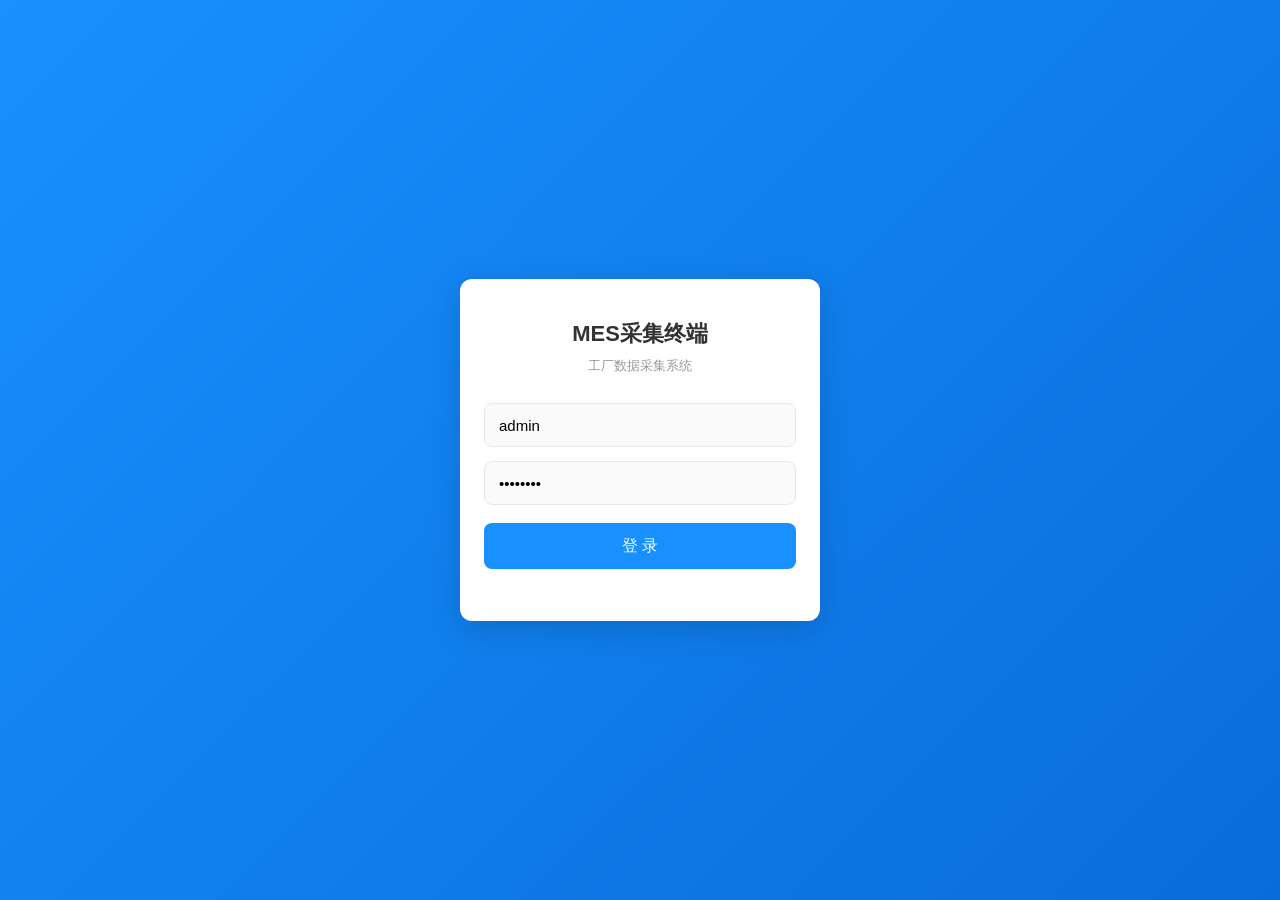
==== frontend/index.html @ 8d45827f "feat: MES工厂管家 v1.0 - 完整制造执行系统 - 后端: Flask + SQLite + 22个Blueprint模块 - 前端: 管理后台(PC) + 采集终端(移动端) + 生产看" ====
<!DOCTYPE html>
<html lang="zh-CN">
<head>
<meta charset="UTF-8">
<meta name="viewport" content="width=device-width, initial-scale=1.0, user-scalable=no">
<title>MES采集终端</title>
<style>
*{margin:0;padding:0;box-sizing:border-box}
body{font-family:"Microsoft YaHei",sans-serif;font-size:14px;color:#333;background:#f5f5f5;min-height:100vh}

/* Login */
.login-bg{display:flex;align-items:center;justify-content:center;min-height:100vh;background:linear-gradient(135deg,#1890ff,#096dd9);padding:20px}
.login-box{width:100%;max-width:360px;background:#fff;border-radius:12px;padding:40px 24px;box-shadow:0 8px 32px rgba(0,0,0,0.15)}
.login-box h2{text-align:center;margin-bottom:8px;color:#333;font-size:22px}
.login-box .sub{text-align:center;color:#999;margin-bottom:28px;font-size:13px}
.login-box input{width:100%;height:44px;border:1px solid #e8e8e8;border-radius:8px;padding:0 14px;margin-bottom:14px;font-size:15px;background:#fafafa}
.login-box input:focus{border-color:#1890ff;outline:none;background:#fff}
.login-box button{width:100%;height:46px;background:#1890ff;color:#fff;border:none;border-radius:8px;font-size:16px;cursor:pointer;margin-top:4px}
.login-box button:hover{background:#40a9ff}
.login-box button:active{background:#096dd9}
.login-err{color:#f5222d;text-align:center;margin-top:12px;font-size:13px}

/* App */
.app{display:none;flex-direction:column;min-height:100vh}
.header{height:52px;background:#1890ff;color:#fff;display:flex;align-items:center;justify-content:space-between;padding:0 16px;position:sticky;top:0;z-index:10}
.header .left{display:flex;align-items:center;gap:10px}
.header .logo{font-size:17px;font-weight:bold}
.header .user{display:flex;align-items:center;gap:8px;font-size:13px}
.header .avatar{width:30px;height:30px;border-radius:50%;background:rgba(255,255,255,0.2);text-align:center;line-height:30px}
.header .logout{background:rgba(255,255,255,0.15);border:none;color:#fff;padding:4px 12px;border-radius:4px;font-size:12px;cursor:pointer}

/* Nav tabs */
.nav-tabs{display:flex;background:#fff;border-bottom:1px solid #e8e8e8;overflow-x:auto;position:sticky;top:52px;z-index:9}
.nav-tab{flex:1;min-width:80px;padding:12px 8px;text-align:center;font-size:13px;color:#666;cursor:pointer;border-bottom:2px solid transparent;white-space:nowrap}
.nav-tab.active{color:#1890ff;border-bottom-color:#1890ff;font-weight:bold}
.nav-tab .icon{font-size:20px;display:block;margin-bottom:4px}

/* Content */
.content{flex:1;padding:12px}

/* Cards */
.card{background:#fff;border-radius:8px;padding:16px;margin-bottom:12px;box-shadow:0 1px 4px rgba(0,0,0,0.06)}
.card-title{font-size:15px;font-weight:bold;margin-bottom:12px;color:#333;display:flex;justify-content:space-between;align-items:center}
.card-title .badge{background:#1890ff;color:#fff;font-size:11px;padding:2px 8px;border-radius:10px}

/* Task cards */
.task-card{border-left:3px solid #1890ff}
.task-card .task-header{display:flex;justify-content:space-between;align-items:center;margin-bottom:8px}
.task-card .task-no{font-weight:bold;color:#1890ff}
.task-card .task-status{font-size:12px;padding:2px 8px;border-radius:4px}
.task-card .task-info{font-size:13px;color:#666;line-height:1.8}
.task-card .task-actions{margin-top:12px;display:flex;gap:8px}

/* Buttons */
.btn{display:inline-flex;align-items:center;justify-content:center;height:36px;padding:0 16px;border-radius:6px;font-size:14px;cursor:pointer;border:none;transition:all 0.2s}
.btn:active{transform:scale(0.97)}
.btn-blue{background:#1890ff;color:#fff}
.btn-green{background:#52c41a;color:#fff}
.btn-orange{background:#fa8c16;color:#fff}
.btn-red{background:#f5222d;color:#fff}
.btn-gray{background:#f5f5f5;color:#666;border:1px solid #e8e8e8}
.btn-block{width:100%;display:flex}
.btn-lg{height:44px;font-size:15px}
.btn-sm{height:30px;padding:0 12px;font-size:12px}

/* Form */
.form-group{margin-bottom:14px}
.form-label{display:block;margin-bottom:6px;font-size:13px;color:#555}
.form-input{width:100%;height:40px;border:1px solid #e8e8e8;border-radius:6px;padding:0 12px;font-size:14px;background:#fafafa}
.form-input:focus{border-color:#1890ff;outline:none;background:#fff}
.form-select{width:100%;height:40px;border:1px solid #e8e8e8;border-radius:6px;padding:0 12px;font-size:14px;background:#fafafa;appearance:none}
.form-textarea{width:100%;height:80px;border:1px solid #e8e8e8;border-radius:6px;padding:10px 12px;font-size:14px;background:#fafafa;resize:vertical}

/* Tags */
.tag{display:inline-block;padding:3px 8px;border-radius:4px;font-size:12px}
.tag-wait{background:#e6f7ff;color:#1890ff}
.tag-run{background:#fff7e6;color:#fa8c16}
.tag-done{background:#f6ffed;color:#52c41a}
.tag-err{background:#fff2f0;color:#f5222d}

/* Quick actions grid */
.quick-grid{display:grid;grid-template-columns:repeat(2,1fr);gap:10px}
.quick-item{background:#fff;border-radius:8px;padding:20px 12px;text-align:center;cursor:pointer;box-shadow:0 1px 4px rgba(0,0,0,0.06);transition:all 0.2s}
.quick-item:active{transform:scale(0.96);box-shadow:0 2px 8px rgba(0,0,0,0.12)}
.quick-item .qi-icon{font-size:28px;margin-bottom:8px}
.quick-item .qi-text{font-size:13px;color:#333}

/* Modal */
.modal-mask{position:fixed;top:0;left:0;right:0;bottom:0;background:rgba(0,0,0,0.45);z-index:100;display:none;align-items:flex-end;justify-content:center}
.modal-mask.show{display:flex}
.modal{background:#fff;border-radius:12px 12px 0 0;width:100%;max-width:500px;max-height:85vh;display:flex;flex-direction:column;animation:slideUp 0.2s ease}
@keyframes slideUp{from{transform:translateY(100%)}to{transform:translateY(0)}}
.modal-hd{padding:16px;border-bottom:1px solid #e8e8e8;display:flex;justify-content:space-between;align-items:center}
.modal-hd h3{font-size:16px}
.modal-hd .close{background:none;border:none;font-size:24px;cursor:pointer;color:#999;padding:0 4px}
.modal-bd{padding:16px;overflow-y:auto;flex:1}
.modal-ft{padding:12px 16px;border-top:1px solid #e8e8e8;display:flex;gap:10px}
.modal-ft .btn{flex:1}

/* Result page */
.result-page{display:none;position:fixed;top:0;left:0;right:0;bottom:0;background:#fff;z-index:200;flex-direction:column;align-items:center;justify-content:center}
.result-page.show{display:flex}
.result-icon{font-size:64px;margin-bottom:16px}
.result-text{font-size:18px;font-weight:bold;margin-bottom:8px}
.result-desc{color:#999;font-size:14px;margin-bottom:24px}
.result-btn{width:200px;height:44px;background:#1890ff;color:#fff;border:none;border-radius:8px;font-size:15px;cursor:pointer}

/* Empty */
.empty{text-align:center;padding:40px 20px;color:#999}
.empty .icon{font-size:48px;margin-bottom:12px}

/* Stats bar */
.stats-bar{display:flex;background:#fff;border-radius:8px;padding:12px;margin-bottom:12px;box-shadow:0 1px 4px rgba(0,0,0,0.06)}
.stats-item{flex:1;text-align:center;border-right:1px solid #e8e8e8}
.stats-item:last-child{border-right:none}
.stats-item .num{font-size:20px;font-weight:bold;color:#1890ff}
.stats-item .label{font-size:11px;color:#999;margin-top:4px}

/* Number pad */
.numpad{display:grid;grid-template-columns:repeat(3,1fr);gap:8px;margin-top:12px}
.numpad button{height:48px;border:1px solid #e8e8e8;background:#fff;border-radius:8px;font-size:18px;cursor:pointer}
.numpad button:active{background:#f0f0f0}
.numpad .confirm{background:#1890ff;color:#fff;border-color:#1890ff}

/* Toast */
.toast{position:fixed;top:50%;left:50%;transform:translate(-50%,-50%);background:rgba(0,0,0,0.7);color:#fff;padding:12px 24px;border-radius:8px;font-size:14px;z-index:999;display:none}
.toast.show{display:block;animation:fadeIn 0.2s ease}
@keyframes fadeIn{from{opacity:0}to{opacity:1}}

/* Scan input */
.scan-area{background:#fff;border-radius:8px;padding:16px;margin-bottom:12px;box-shadow:0 1px 4px rgba(0,0,0,0.06)}
.scan-input{width:100%;height:48px;border:2px dashed #1890ff;border-radius:8px;padding:0 16px;font-size:16px;text-align:center;background:#f0f8ff}
.scan-input:focus{border-style:solid;outline:none}
.scan-hint{color:#999;font-size:12px;text-align:center;margin-top:8px}
</style>
</head>
<body>

<!-- Login -->
<div id="loginPage" class="login-bg">
<div class="login-box">
<h2>MES采集终端</h2>
<div class="sub">工厂数据采集系统</div>
<input id="lu" type="text" placeholder="工号/用户名" value="admin">
<input id="lp" type="password" placeholder="密码" value="admin123">
<button id="loginBtn">登 录</button>
<div id="lerr" class="login-err"></div>
</div>
</div>

<!-- App -->
<div id="appPage" class="app">
<div class="header">
<div class="left">
<span class="logo">MES采集</span>
</div>
<div class="user">
<div class="avatar" id="uav">A</div>
<span id="uname">-</span>
<button class="logout" id="logoutBtn">退出</button>
</div>
</div>
<div class="nav-tabs" id="navTabs">
<div class="nav-tab active" data-tab="home"><span class="icon">&#9750;</span>首页</div>
<div class="nav-tab" data-tab="scan"><span class="icon">&#128247;</span>扫码</div>
<div class="nav-tab" data-tab="task"><span class="icon">&#9776;</span>任务</div>
<div class="nav-tab" data-tab="report"><span class="icon">&#9998;</span>报工</div>
<div class="nav-tab" data-tab="quality"><span class="icon">&#10003;</span>质检</div>
<div class="nav-tab" data-tab="material"><span class="icon">&#9783;</span>物料</div>
</div>
<div class="content" id="pageContent"></div>
</div>

<!-- Modal -->
<div id="modal" class="modal-mask">
<div class="modal">
<div class="modal-hd"><h3 id="mTitle">标题</h3><button class="close" id="modalCloseBtn">&times;</button></div>
<div class="modal-bd" id="mBody"></div>
<div class="modal-ft" id="mFoot">
<button class="btn btn-gray" id="modalCancelBtn">取消</button>
<button class="btn btn-blue" id="mSave">确定</button>
</div>
</div>
</div>

<!-- Result -->
<div id="resultPage" class="result-page">
<div class="result-icon" id="resultIcon">&#10003;</div>
<div class="result-text" id="resultText">操作成功</div>
<div class="result-desc" id="resultDesc">数据已保存</div>
<button class="result-btn" id="resultBtn">返回</button>
</div>

<!-- Toast -->
<div id="toast" class="toast"></div>

<script>
var curUser = null;
var curTab = 'home';
var modalHandler = null;

// API
function api(url, opts) {
  opts = opts || {};
  var o = {headers:{'Content-Type':'application/json'}};
  if(opts.method) o.method = opts.method;
  if(opts.body) o.body = JSON.stringify(opts.body);
  return fetch(url, o).then(function(r){return r.json()}).then(function(d){
    if(d.code === 401) { doLogout(); return null; }
    return d;
  }).catch(function(e){ console.error(e); return null; });
}

function showToast(msg) {
  var t = document.getElementById('toast');
  t.textContent = msg;
  t.classList.add('show');
  setTimeout(function(){ t.classList.remove('show'); }, 2000);
}

function showResult(icon, text, desc, callback) {
  document.getElementById('resultIcon').innerHTML = icon;
  document.getElementById('resultIcon').style.color = icon === '&#10003;' ? '#52c41a' : '#f5222d';
  document.getElementById('resultText').textContent = text;
  document.getElementById('resultDesc').textContent = desc;
  document.getElementById('resultPage').classList.add('show');
  document.getElementById('resultBtn').onclick = function() {
    document.getElementById('resultPage').classList.remove('show');
    if(callback) callback();
  };
}

// Init
document.addEventListener('DOMContentLoaded', function() {
  document.getElementById('loginBtn').onclick = doLogin;
  document.getElementById('lu').onkeydown = function(e) { if(e.key === 'Enter') document.getElementById('lp').focus(); };
  document.getElementById('lp').onkeydown = function(e) { if(e.key === 'Enter') doLogin(); };
  document.getElementById('logoutBtn').onclick = doLogout;
  document.getElementById('modalCloseBtn').onclick = closeModal;
  document.getElementById('modalCancelBtn').onclick = closeModal;
  document.getElementById('modal').onclick = function(e) { if(e.target === this) closeModal(); };

  // Nav tabs
  var tabs = document.querySelectorAll('.nav-tab');
  for(var i = 0; i < tabs.length; i++) {
    tabs[i].onclick = function() {
      var tab = this.getAttribute('data-tab');
      switchTab(tab);
    };
  }
});

function doLogin() {
  var u = document.getElementById('lu').value;
  var p = document.getElementById('lp').value;
  if(!u || !p) { document.getElementById('lerr').textContent = '请输入工号和密码'; return; }
  document.getElementById('lerr').textContent = '登录中...';
  api('/api/login', {method:'POST', body:{username:u, password:p}}).then(function(r) {
    if(!r) { document.getElementById('lerr').textContent = '网络错误'; return; }
    if(r.code !== 0) { document.getElementById('lerr').textContent = r.message; return; }
    curUser = r.data;
    document.getElementById('loginPage').style.display = 'none';
    document.getElementById('appPage').style.display = 'flex';
    document.getElementById('uname').textContent = curUser.real_name || curUser.username;
    document.getElementById('uav').textContent = (curUser.real_name || curUser.username).charAt(0);
    switchTab('home');
  });
}

function doLogout() {
  api('/api/logout', {method:'POST'});
  curUser = null;
  document.getElementById('loginPage').style.display = '';
  document.getElementById('appPage').style.display = 'none';
}

function switchTab(tab) {
  curTab = tab;
  var tabs = document.querySelectorAll('.nav-tab');
  for(var i = 0; i < tabs.length; i++) {
    tabs[i].classList.toggle('active', tabs[i].getAttribute('data-tab') === tab);
  }
  renderTab(tab);
}

function renderTab(tab) {
  var el = document.getElementById('pageContent');
  switch(tab) {
    case 'home': renderHome(el); break;
    case 'scan': renderScan(el); break;
    case 'task': renderTask(el); break;
    case 'report': renderReport(el); break;
    case 'quality': renderQuality(el); break;
    case 'material': renderMaterial(el); break;
    default: el.innerHTML = '<div class="empty"><div class="icon">&#128194;</div>功能开发中</div>';
  }
}

// Home
function renderHome(el) {
  el.innerHTML = '<div class="stats-bar">'
    + '<div class="stats-item"><div class="num" id="st1">-</div><div class="label">待完成任务</div></div>'
    + '<div class="stats-item"><div class="num" id="st2">-</div><div class="label">今日报工</div></div>'
    + '<div class="stats-item"><div class="num" id="st3">-</div><div class="label">待检验</div></div>'
    + '</div>'
    + '<div class="card"><div class="card-title">快捷操作</div>'
    + '<div class="quick-grid">'
    + '<div class="quick-item" onclick="switchTab(\'scan\')"><div class="qi-icon">&#128247;</div><div class="qi-text">扫码报工</div></div>'
    + '<div class="quick-item" onclick="switchTab(\'report\')"><div class="qi-icon">&#9998;</div><div class="qi-text">生产报工</div></div>'
    + '<div class="quick-item" onclick="switchTab(\'quality\')"><div class="qi-icon">&#10003;</div><div class="qi-text">质量检验</div></div>'
    + '<div class="quick-item" onclick="switchTab(\'task\')"><div class="qi-icon">&#9776;</div><div class="qi-text">我的任务</div></div>'
    + '</div></div>'
    + '<div class="card"><div class="card-title">今日动态</div>'
    + '<div id="todayList" style="font-size:13px;color:#666;line-height:2">加载中...</div></div>';

  api('/api/prod/task/list?size=100').then(function(r) {
    if(r && r.data) {
      var list = Array.isArray(r.data) ? r.data : (r.data.list || []);
      var pending = list.filter(function(t){return t.status < 3;}).length;
      document.getElementById('st1').textContent = pending;
    }
  });
  api('/api/prod/report/list?size=100').then(function(r) {
    if(r && r.data) {
      var list = Array.isArray(r.data) ? r.data : (r.data.list || []);
      document.getElementById('st2').textContent = list.length;
    }
  });
  api('/api/qm/incoming/list?size=100').then(function(r) {
    if(r && r.data) {
      var list = Array.isArray(r.data) ? r.data : (r.data.list || []);
      var pending = list.filter(function(t){return t.status === 0;}).length;
      document.getElementById('st3').textContent = pending;
    }
  });

  document.getElementById('todayList').innerHTML = '<div>&#8226; 系统已就绪</div><div>&#8226; 欢迎回来，' + (curUser ? curUser.real_name : '') + '</div>';
}

// Scan - 扫码功能
function renderScan(el) {
  el.innerHTML = '<div class="scan-area">'
    + '<input id="scanInput" class="scan-input" type="text" placeholder="扫描条码或输入编号..." autofocus>'
    + '<div class="scan-hint">支持工单号、任务号、产品条码</div>'
    + '</div>'
    + '<div id="scanResult"></div>';

  var scanInput = document.getElementById('scanInput');
  scanInput.addEventListener('keypress', function(e) {
    if (e.key === 'Enter') {
      var code = this.value.trim();
      if (code) {
        handleBarcodeScan(code);
        this.value = '';
      }
    }
  });
  scanInput.focus();
}

function handleBarcodeScan(code) {
  var el = document.getElementById('scanResult');

  if(code.startsWith('WO') || code.startsWith('wo')) {
    // 工单条码
    api('/api/prod/workorder/list?keyword=' + encodeURIComponent(code)).then(function(r) {
      if(r && r.data) {
        var list = r.data.list || r.data;
        if(list.length) {
          var wo = list[0];
          el.innerHTML = '<div class="card">'
            + '<div class="card-title">工单: ' + wo.order_no + '</div>'
            + '<div class="task-info">产品: ' + (wo.product_name||wo.product_id) + '<br>'
            + '计划: ' + wo.planned_qty + ' | 完成: ' + wo.completed_qty + '<br>'
            + '状态: ' + (wo.status === 3 ? '已完成' : wo.status ? '进行中' : '待开始') + '</div>'
            + '<div class="task-actions">'
            + '<button class="btn btn-green" onclick="quickReportByWO(' + wo.id + ',' + wo.product_id + ')">快速报工</button>'
            + '</div></div>';
        } else {
          el.innerHTML = '<div class="card"><div class="empty">未找到工单: ' + code + '</div></div>';
        }
      }
    });
  } else if(code.startsWith('TK') || code.startsWith('tk')) {
    // 任务条码
    api('/api/prod/task/list?keyword=' + encodeURIComponent(code)).then(function(r) {
      if(r && r.data) {
        var list = r.data.list || r.data;
        if(list.length) {
          var t = list[0];
          el.innerHTML = '<div class="card">'
            + '<div class="card-title">任务: ' + t.task_no + '</div>'
            + '<div class="task-info">工序: ' + (t.process_name||t.process_id) + '<br>'
            + '进度: ' + t.completed_qty + '/' + t.planned_qty + '</div>'
            + '<div class="task-actions">'
            + '<button class="btn btn-green" onclick="reportTask(' + t.id + ',' + t.workorder_id + ',' + t.process_id + ')">报工</button>'
            + '</div></div>';
        } else {
          el.innerHTML = '<div class="card"><div class="empty">未找到任务: ' + code + '</div></div>';
        }
      }
    });
  } else {
    el.innerHTML = '<div class="card"><div class="empty">未知条码格式: ' + code + '</div></div>';
  }
}

function quickReportByWO(workorderId, productId) {
  api('/api/prod/task/list?size=100').then(function(r) {
    if(r && r.data) {
      var list = r.data.list || r.data;
      var tasks = list.filter(function(t) { return t.workorder_id == workorderId && t.status < 3; });
      if(tasks.length) {
        reportTask(tasks[0].id, tasks[0].workorder_id, tasks[0].process_id);
      } else {
        showToast('该工单没有可报工的任务');
      }
    }
  });
}

// Task
function renderTask(el) {
  el.innerHTML = '<div class="card"><div class="card-title">我的任务 <span class="badge" id="taskCount">0</span></div></div>'
    + '<div id="taskList"><div class="empty"><div class="icon">&#128194;</div>加载中...</div></div>';
  taskLoad();
}

function taskLoad() {
  api('/api/prod/task/list?size=50').then(function(r) {
    if(!r) return;
    var list = Array.isArray(r.data) ? r.data : (r.data && r.data.list ? r.data.list : []);
    var el = document.getElementById('taskList');
    document.getElementById('taskCount').textContent = list.length;

    if(!list.length) {
      el.innerHTML = '<div class="empty"><div class="icon">&#128194;</div>暂无任务</div>';
      return;
    }

    var h = '';
    list.forEach(function(t) {
      var statusCls = t.status === 3 ? 'tag-done' : (t.status ? 'tag-run' : 'tag-wait');
      var statusTxt = t.status === 3 ? '已完成' : (t.status ? '进行中' : '待开始');
      var progress = t.planned_qty > 0 ? Math.round(t.completed_qty / t.planned_qty * 100) : 0;

      h += '<div class="card task-card">'
        + '<div class="task-header"><span class="task-no">' + t.task_no + '</span>'
        + '<span class="tag ' + statusCls + '">' + statusTxt + '</span></div>'
        + '<div class="task-info">'
        + '工单：' + (t.workorder_no || t.workorder_id) + '<br>'
        + '工序：' + (t.process_name || t.process_id) + '<br>'
        + '进度：' + t.completed_qty + ' / ' + t.planned_qty + ' (' + progress + '%)'
        + '</div>';

      if(t.status < 3) {
        h += '<div class="task-actions">'
          + '<button class="btn btn-blue btn-sm" onclick="startTask(' + t.id + ')">开始</button>'
          + '<button class="btn btn-green btn-sm" onclick="reportTask(' + t.id + ',' + t.workorder_id + ',' + t.process_id + ')">报工</button>'
          + '</div>';
      }
      h += '</div>';
    });
    el.innerHTML = h;
  });
}

function startTask(id) {
  api('/api/prod/task/update', {method:'POST', body:{id:id, status:1}}).then(function(r) {
    if(r && r.code === 0) { showToast('任务已开始'); taskLoad(); }
    else alert(r ? r.message : '操作失败');
  });
}

function reportTask(taskId, workorderId, processId) {
  document.getElementById('mTitle').textContent = '生产报工';
  document.getElementById('mBody').innerHTML =
    '<div class="form-group"><label class="form-label">合格数量<span style="color:red">*</span></label>'
    + '<input id="f_qty" class="form-input" type="number" placeholder="输入合格数量"></div>'
    + '<div class="form-group"><label class="form-label">不良数量</label>'
    + '<input id="f_defect" class="form-input" type="number" placeholder="输入不良数量" value="0"></div>'
    + '<div class="form-group"><label class="form-label">备注</label>'
    + '<textarea id="f_remark" class="form-textarea" placeholder="可选"></textarea></div>';

  modalHandler = function() {
    var qty = document.getElementById('f_qty').value;
    var defect = document.getElementById('f_defect').value || 0;
    var remark = document.getElementById('f_remark').value;
    if(!qty || qty <= 0) { alert('请输入合格数量'); return; }

    api('/api/prod/report/add', {method:'POST', body:{
      task_id: taskId,
      workorder_id: workorderId,
      process_id: processId,
      qualified_qty: Number(qty),
      defect_qty: Number(defect),
      remark: remark
    }}).then(function(r) {
      if(r && r.code === 0) {
        closeModal();
        showResult('&#10003;', '报工成功', '合格:' + qty + ' 不良:' + defect, function(){ taskLoad(); });
      } else {
        alert(r ? r.message : '报工失败');
      }
    });
  };
  document.getElementById('modal').classList.add('show');
}

// Report
function renderReport(el) {
  el.innerHTML = '<div class="card"><div class="card-title">可报工任务</div>'
    + '<div id="reportTaskList"><div class="empty">加载中...</div></div></div>'
    + '<div class="card"><div class="card-title">最近报工记录</div>'
    + '<div id="reportList"><div class="empty">加载中...</div></div></div>';

  reportTaskLoad();
  reportLoad();
}

function reportTaskLoad() {
  api('/api/prod/task/list?size=50').then(function(r) {
    if(!r) return;
    var list = Array.isArray(r.data) ? r.data : (r.data && r.data.list ? r.data.list : []);
    var el = document.getElementById('reportTaskList');
    var canReport = list.filter(function(t){ return t.status < 3; });
    if(!canReport.length) { el.innerHTML = '<div class="empty">暂无可报工任务</div>'; return; }
    var h = '';
    canReport.forEach(function(t) {
      var progress = t.planned_qty > 0 ? Math.round(t.completed_qty / t.planned_qty * 100) : 0;
      h += '<div style="padding:12px 0;border-bottom:1px solid #f0f0f0">'
        + '<div style="display:flex;justify-content:space-between;align-items:center">'
        + '<div><span style="color:#1890ff;font-weight:bold">' + t.task_no + '</span>'
        + '<div style="font-size:12px;color:#666;margin-top:4px">工单:' + (t.workorder_no||'-') + ' 工序:' + (t.process_name||'-') + '</div>'
        + '<div style="font-size:12px;color:#999;margin-top:2px">进度:' + t.completed_qty + '/' + t.planned_qty + ' (' + progress + '%)</div></div>'
        + '<button class="btn btn-green btn-sm" onclick="reportTask(' + t.id + ',' + t.workorder_id + ',' + t.process_id + ')">报工</button>'
        + '</div></div>';
    });
    el.innerHTML = h;
  });
}

function reportLoad() {
  api('/api/prod/report/list?size=10').then(function(r) {
    if(!r) return;
    var list = Array.isArray(r.data) ? r.data : (r.data && r.data.list ? r.data.list : []);
    var el = document.getElementById('reportList');
    if(!list.length) { el.innerHTML = '<div class="empty">暂无记录</div>'; return; }
    var h = '';
    list.forEach(function(r2) {
      h += '<div style="padding:10px 0;border-bottom:1px solid #f0f0f0;font-size:13px">'
        + '<div style="display:flex;justify-content:space-between">'
        + '<span style="color:#1890ff">' + r2.report_no + '</span>'
        + '<span style="color:#999">' + (r2.report_time || '') + '</span></div>'
        + '<div style="color:#666;margin-top:4px">合格:' + r2.qualified_qty + ' 不良:' + r2.defect_qty + '</div>'
        + '</div>';
    });
    el.innerHTML = h;
  });
}

// Quality
function renderQuality(el) {
  el.innerHTML = '<div class="card"><div class="card-title">来料检验</div>'
    + '<div class="form-group"><label class="form-label">供应商<span style="color:red">*</span></label>'
    + '<input id="q_supplier" class="form-input" type="text" placeholder="供应商名称"></div>'
    + '<div class="form-group"><label class="form-label">检验结果</label>'
    + '<select id="q_result" class="form-select"><option value="合格">合格</option><option value="不合格">不合格</option></select></div>'
    + '<div class="form-group"><label class="form-label">备注</label>'
    + '<textarea id="q_remark" class="form-textarea" placeholder="可选"></textarea></div>'
    + '<button class="btn btn-green btn-block btn-lg" onclick="submitQuality()">提交检验</button>'
    + '</div>'
    + '<div class="card"><div class="card-title">待检验列表</div>'
    + '<div id="qualityList"><div class="empty">加载中...</div></div></div>';

  qualityLoad();
}

function qualityLoad() {
  api('/api/qm/incoming/list?size=10').then(function(r) {
    if(!r) return;
    var list = Array.isArray(r.data) ? r.data : (r.data && r.data.list ? r.data.list : []);
    var el = document.getElementById('qualityList');
    if(!list.length) { el.innerHTML = '<div class="empty">暂无待检</div>'; return; }
    var h = '';
    list.forEach(function(q) {
      var statusCls = q.status ? 'tag-done' : 'tag-wait';
      var statusTxt = q.status ? '已检' : '待检';
      h += '<div style="padding:10px 0;border-bottom:1px solid #f0f0f0;font-size:13px">'
        + '<div style="display:flex;justify-content:space-between">'
        + '<span>' + q.inspect_no + '</span>'
        + '<span class="tag ' + statusCls + '">' + statusTxt + '</span></div>'
        + '<div style="color:#666;margin-top:4px">供应商:' + (q.supplier||'-') + ' 结果:' + (q.result||'-') + '</div>'
        + '</div>';
    });
    el.innerHTML = h;
  });
}

function submitQuality() {
  var supplier = document.getElementById('q_supplier').value;
  var result = document.getElementById('q_result').value;
  var remark = document.getElementById('q_remark').value;

  if(!supplier) { alert('请输入供应商'); return; }

  api('/api/qm/incoming/add', {method:'POST', body:{
    supplier: supplier,
    result: result,
    remark: remark,
    status: 1
  }}).then(function(r) {
    if(r && r.code === 0) {
      showResult('&#10003;', '检验提交成功', result, function(){ renderQuality(document.getElementById('pageContent')); });
    } else {
      showResult('&#10007;', '提交失败', r ? r.message : '网络错误', null);
    }
  });
}

// Material
function renderMaterial(el) {
  el.innerHTML = '<div class="card"><div class="card-title">物料领用</div>'
    + '<div class="form-group"><label class="form-label">物料/工具ID<span style="color:red">*</span></label>'
    + '<input id="m_tid" class="form-input" type="number" placeholder="输入ID或扫描条码"></div>'
    + '<div class="form-group"><label class="form-label">领用数量<span style="color:red">*</span></label>'
    + '<input id="m_qty" class="form-input" type="number" placeholder="输入数量"></div>'
    + '<div class="form-group"><label class="form-label">备注</label>'
    + '<textarea id="m_remark" class="form-textarea" placeholder="可选"></textarea></div>'
    + '<button class="btn btn-orange btn-block btn-lg" onclick="borrowMaterial()">确认领用</button>'
    + '</div>'
    + '<div class="card"><div class="card-title">库存查询</div>'
    + '<div class="form-group"><input id="m_search" class="form-input" type="text" placeholder="输入产品名称搜索"></div>'
    + '<button class="btn btn-blue btn-block" onclick="searchInventory()">查询</button>'
    + '<div id="invList" style="margin-top:12px"></div></div>';
}

function borrowMaterial() {
  var tid = document.getElementById('m_tid').value;
  var qty = document.getElementById('m_qty').value;
  var remark = document.getElementById('m_remark').value;

  if(!tid || !qty) { alert('请填写必填项'); return; }

  api('/api/tool/borrow/add', {method:'POST', body:{
    tool_id: Number(tid),
    borrow_qty: Number(qty),
    remark: remark
  }}).then(function(r) {
    if(r && r.code === 0) {
      showResult('&#10003;', '领用成功', '工具ID:' + tid + ' 数量:' + qty, null);
    } else {
      showResult('&#10007;', '领用失败', r ? r.message : '网络错误', null);
    }
  });
}

function searchInventory() {
  var kw = document.getElementById('m_search').value;
  api('/api/inv/balance/list').then(function(r) {
    if(!r) return;
    var list = Array.isArray(r.data) ? r.data : [];
    var el = document.getElementById('invList');
    if(kw) list = list.filter(function(item){return (item.product_name||'').indexOf(kw) >= 0;});
    if(!list.length) { el.innerHTML = '<div class="empty">无匹配结果</div>'; return; }
    var h = '';
    list.forEach(function(item) {
      h += '<div style="padding:10px 0;border-bottom:1px solid #f0f0f0;font-size:13px">'
        + '<div>' + (item.product_name||'ID:'+item.product_id) + '</div>'
        + '<div style="color:#1890ff;font-weight:bold;margin-top:4px">库存: ' + item.quantity + '</div>'
        + '</div>';
    });
    el.innerHTML = h;
  });
}

// Modal
function closeModal() {
  document.getElementById('modal').classList.remove('show');
  modalHandler = null;
}

document.getElementById('mSave').onclick = function() {
  if(modalHandler) modalHandler();
};
</script>
</body>
</html>
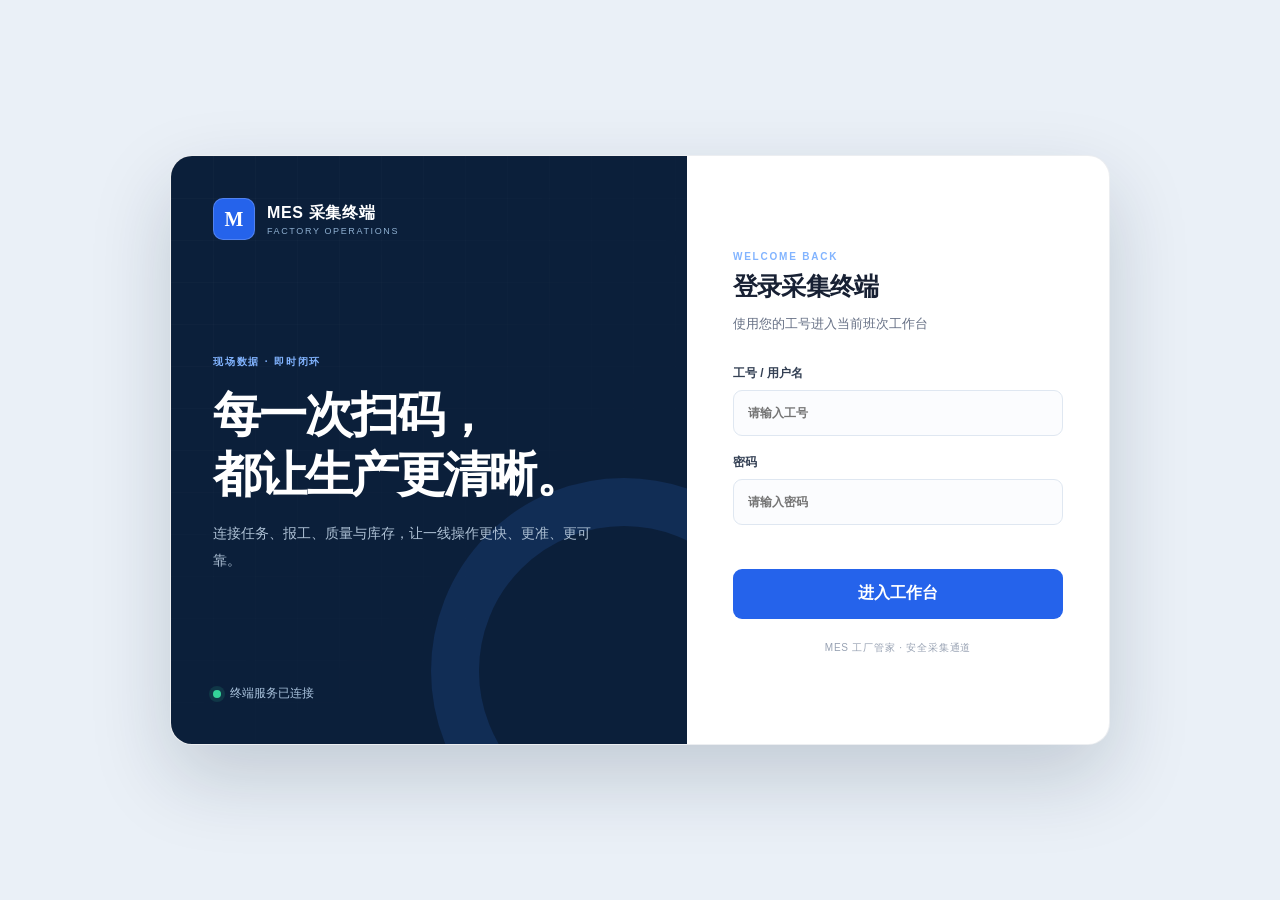
==== commit be49a6c9: "feat: rebuild MES collector terminal" ====
--- a/frontend/index.html
+++ b/frontend/index.html
@@ -1,688 +1,79 @@
 <!DOCTYPE html>
 <html lang="zh-CN">
 <head>
-<meta charset="UTF-8">
-<meta name="viewport" content="width=device-width, initial-scale=1.0, user-scalable=no">
-<title>MES采集终端</title>
-<style>
-*{margin:0;padding:0;box-sizing:border-box}
-body{font-family:"Microsoft YaHei",sans-serif;font-size:14px;color:#333;background:#f5f5f5;min-height:100vh}
-
-/* Login */
-.login-bg{display:flex;align-items:center;justify-content:center;min-height:100vh;background:linear-gradient(135deg,#1890ff,#096dd9);padding:20px}
-.login-box{width:100%;max-width:360px;background:#fff;border-radius:12px;padding:40px 24px;box-shadow:0 8px 32px rgba(0,0,0,0.15)}
-.login-box h2{text-align:center;margin-bottom:8px;color:#333;font-size:22px}
-.login-box .sub{text-align:center;color:#999;margin-bottom:28px;font-size:13px}
-.login-box input{width:100%;height:44px;border:1px solid #e8e8e8;border-radius:8px;padding:0 14px;margin-bottom:14px;font-size:15px;background:#fafafa}
-.login-box input:focus{border-color:#1890ff;outline:none;background:#fff}
-.login-box button{width:100%;height:46px;background:#1890ff;color:#fff;border:none;border-radius:8px;font-size:16px;cursor:pointer;margin-top:4px}
-.login-box button:hover{background:#40a9ff}
-.login-box button:active{background:#096dd9}
-.login-err{color:#f5222d;text-align:center;margin-top:12px;font-size:13px}
-
-/* App */
-.app{display:none;flex-direction:column;min-height:100vh}
-.header{height:52px;background:#1890ff;color:#fff;display:flex;align-items:center;justify-content:space-between;padding:0 16px;position:sticky;top:0;z-index:10}
-.header .left{display:flex;align-items:center;gap:10px}
-.header .logo{font-size:17px;font-weight:bold}
-.header .user{display:flex;align-items:center;gap:8px;font-size:13px}
-.header .avatar{width:30px;height:30px;border-radius:50%;background:rgba(255,255,255,0.2);text-align:center;line-height:30px}
-.header .logout{background:rgba(255,255,255,0.15);border:none;color:#fff;padding:4px 12px;border-radius:4px;font-size:12px;cursor:pointer}
-
-/* Nav tabs */
-.nav-tabs{display:flex;background:#fff;border-bottom:1px solid #e8e8e8;overflow-x:auto;position:sticky;top:52px;z-index:9}
-.nav-tab{flex:1;min-width:80px;padding:12px 8px;text-align:center;font-size:13px;color:#666;cursor:pointer;border-bottom:2px solid transparent;white-space:nowrap}
-.nav-tab.active{color:#1890ff;border-bottom-color:#1890ff;font-weight:bold}
-.nav-tab .icon{font-size:20px;display:block;margin-bottom:4px}
-
-/* Content */
-.content{flex:1;padding:12px}
-
-/* Cards */
-.card{background:#fff;border-radius:8px;padding:16px;margin-bottom:12px;box-shadow:0 1px 4px rgba(0,0,0,0.06)}
-.card-title{font-size:15px;font-weight:bold;margin-bottom:12px;color:#333;display:flex;justify-content:space-between;align-items:center}
-.card-title .badge{background:#1890ff;color:#fff;font-size:11px;padding:2px 8px;border-radius:10px}
-
-/* Task cards */
-.task-card{border-left:3px solid #1890ff}
-.task-card .task-header{display:flex;justify-content:space-between;align-items:center;margin-bottom:8px}
-.task-card .task-no{font-weight:bold;color:#1890ff}
-.task-card .task-status{font-size:12px;padding:2px 8px;border-radius:4px}
-.task-card .task-info{font-size:13px;color:#666;line-height:1.8}
-.task-card .task-actions{margin-top:12px;display:flex;gap:8px}
-
-/* Buttons */
-.btn{display:inline-flex;align-items:center;justify-content:center;height:36px;padding:0 16px;border-radius:6px;font-size:14px;cursor:pointer;border:none;transition:all 0.2s}
-.btn:active{transform:scale(0.97)}
-.btn-blue{background:#1890ff;color:#fff}
-.btn-green{background:#52c41a;color:#fff}
-.btn-orange{background:#fa8c16;color:#fff}
-.btn-red{background:#f5222d;color:#fff}
-.btn-gray{background:#f5f5f5;color:#666;border:1px solid #e8e8e8}
-.btn-block{width:100%;display:flex}
-.btn-lg{height:44px;font-size:15px}
-.btn-sm{height:30px;padding:0 12px;font-size:12px}
-
-/* Form */
-.form-group{margin-bottom:14px}
-.form-label{display:block;margin-bottom:6px;font-size:13px;color:#555}
-.form-input{width:100%;height:40px;border:1px solid #e8e8e8;border-radius:6px;padding:0 12px;font-size:14px;background:#fafafa}
-.form-input:focus{border-color:#1890ff;outline:none;background:#fff}
-.form-select{width:100%;height:40px;border:1px solid #e8e8e8;border-radius:6px;padding:0 12px;font-size:14px;background:#fafafa;appearance:none}
-.form-textarea{width:100%;height:80px;border:1px solid #e8e8e8;border-radius:6px;padding:10px 12px;font-size:14px;background:#fafafa;resize:vertical}
-
-/* Tags */
-.tag{display:inline-block;padding:3px 8px;border-radius:4px;font-size:12px}
-.tag-wait{background:#e6f7ff;color:#1890ff}
-.tag-run{background:#fff7e6;color:#fa8c16}
-.tag-done{background:#f6ffed;color:#52c41a}
-.tag-err{background:#fff2f0;color:#f5222d}
-
-/* Quick actions grid */
-.quick-grid{display:grid;grid-template-columns:repeat(2,1fr);gap:10px}
-.quick-item{background:#fff;border-radius:8px;padding:20px 12px;text-align:center;cursor:pointer;box-shadow:0 1px 4px rgba(0,0,0,0.06);transition:all 0.2s}
-.quick-item:active{transform:scale(0.96);box-shadow:0 2px 8px rgba(0,0,0,0.12)}
-.quick-item .qi-icon{font-size:28px;margin-bottom:8px}
-.quick-item .qi-text{font-size:13px;color:#333}
-
-/* Modal */
-.modal-mask{position:fixed;top:0;left:0;right:0;bottom:0;background:rgba(0,0,0,0.45);z-index:100;display:none;align-items:flex-end;justify-content:center}
-.modal-mask.show{display:flex}
-.modal{background:#fff;border-radius:12px 12px 0 0;width:100%;max-width:500px;max-height:85vh;display:flex;flex-direction:column;animation:slideUp 0.2s ease}
-@keyframes slideUp{from{transform:translateY(100%)}to{transform:translateY(0)}}
-.modal-hd{padding:16px;border-bottom:1px solid #e8e8e8;display:flex;justify-content:space-between;align-items:center}
-.modal-hd h3{font-size:16px}
-.modal-hd .close{background:none;border:none;font-size:24px;cursor:pointer;color:#999;padding:0 4px}
-.modal-bd{padding:16px;overflow-y:auto;flex:1}
-.modal-ft{padding:12px 16px;border-top:1px solid #e8e8e8;display:flex;gap:10px}
-.modal-ft .btn{flex:1}
-
-/* Result page */
-.result-page{display:none;position:fixed;top:0;left:0;right:0;bottom:0;background:#fff;z-index:200;flex-direction:column;align-items:center;justify-content:center}
-.result-page.show{display:flex}
-.result-icon{font-size:64px;margin-bottom:16px}
-.result-text{font-size:18px;font-weight:bold;margin-bottom:8px}
-.result-desc{color:#999;font-size:14px;margin-bottom:24px}
-.result-btn{width:200px;height:44px;background:#1890ff;color:#fff;border:none;border-radius:8px;font-size:15px;cursor:pointer}
-
-/* Empty */
-.empty{text-align:center;padding:40px 20px;color:#999}
-.empty .icon{font-size:48px;margin-bottom:12px}
-
-/* Stats bar */
-.stats-bar{display:flex;background:#fff;border-radius:8px;padding:12px;margin-bottom:12px;box-shadow:0 1px 4px rgba(0,0,0,0.06)}
-.stats-item{flex:1;text-align:center;border-right:1px solid #e8e8e8}
-.stats-item:last-child{border-right:none}
-.stats-item .num{font-size:20px;font-weight:bold;color:#1890ff}
-.stats-item .label{font-size:11px;color:#999;margin-top:4px}
-
-/* Number pad */
-.numpad{display:grid;grid-template-columns:repeat(3,1fr);gap:8px;margin-top:12px}
-.numpad button{height:48px;border:1px solid #e8e8e8;background:#fff;border-radius:8px;font-size:18px;cursor:pointer}
-.numpad button:active{background:#f0f0f0}
-.numpad .confirm{background:#1890ff;color:#fff;border-color:#1890ff}
-
-/* Toast */
-.toast{position:fixed;top:50%;left:50%;transform:translate(-50%,-50%);background:rgba(0,0,0,0.7);color:#fff;padding:12px 24px;border-radius:8px;font-size:14px;z-index:999;display:none}
-.toast.show{display:block;animation:fadeIn 0.2s ease}
-@keyframes fadeIn{from{opacity:0}to{opacity:1}}
-
-/* Scan input */
-.scan-area{background:#fff;border-radius:8px;padding:16px;margin-bottom:12px;box-shadow:0 1px 4px rgba(0,0,0,0.06)}
-.scan-input{width:100%;height:48px;border:2px dashed #1890ff;border-radius:8px;padding:0 16px;font-size:16px;text-align:center;background:#f0f8ff}
-.scan-input:focus{border-style:solid;outline:none}
-.scan-hint{color:#999;font-size:12px;text-align:center;margin-top:8px}
-</style>
+  <meta charset="UTF-8">
+  <meta name="viewport" content="width=device-width, initial-scale=1, viewport-fit=cover">
+  <meta name="theme-color" content="#0B1F3A">
+  <meta name="apple-mobile-web-app-capable" content="yes">
+  <meta name="apple-mobile-web-app-status-bar-style" content="black-translucent">
+  <link rel="manifest" href="/manifest.json">
+  <link rel="stylesheet" href="/frontend/static/css/collector.css">
+  <title>MES采集终端</title>
 </head>
 <body>
+  <section id="loginView" class="login-view" aria-labelledby="loginTitle">
+    <div class="login-frame">
+      <div class="login-brand-panel">
+        <div class="brand-lockup">
+          <span class="brand-mark" aria-hidden="true">M</span>
+          <div><strong>MES 采集终端</strong><span>FACTORY OPERATIONS</span></div>
+        </div>
+        <div class="brand-message">
+          <span class="eyebrow">现场数据 · 即时闭环</span>
+          <h1>每一次扫码，<br>都让生产更清晰。</h1>
+          <p>连接任务、报工、质量与库存，让一线操作更快、更准、更可靠。</p>
+        </div>
+        <div class="brand-status"><i></i><span>终端服务已连接</span></div>
+      </div>
+      <form id="loginForm" class="login-panel" novalidate>
+        <div class="login-heading">
+          <span class="mobile-brand-mark">M</span>
+          <div><span class="eyebrow">WELCOME BACK</span><h2 id="loginTitle">登录采集终端</h2></div>
+        </div>
+        <p class="login-intro">使用您的工号进入当前班次工作台</p>
+        <label class="field"><span>工号 / 用户名</span><input id="usernameInput" name="username" autocomplete="username" placeholder="请输入工号" required></label>
+        <label class="field"><span>密码</span><input id="passwordInput" name="password" type="password" autocomplete="current-password" placeholder="请输入密码" required></label>
+        <p id="loginError" class="form-error" aria-live="polite"></p>
+        <button id="loginButton" class="button button-primary button-large" type="submit">进入工作台</button>
+        <p class="terminal-note">MES 工厂管家 · 安全采集通道</p>
+      </form>
+    </div>
+  </section>
 
-<!-- Login -->
-<div id="loginPage" class="login-bg">
-<div class="login-box">
-<h2>MES采集终端</h2>
-<div class="sub">工厂数据采集系统</div>
-<input id="lu" type="text" placeholder="工号/用户名" value="admin">
-<input id="lp" type="password" placeholder="密码" value="admin123">
-<button id="loginBtn">登 录</button>
-<div id="lerr" class="login-err"></div>
-</div>
-</div>
+  <section id="appView" class="collector-shell is-hidden">
+    <header class="terminal-header">
+      <div class="terminal-brand"><span class="brand-mark small">M</span><div><span>MES COLLECTOR</span><strong id="pageTitle">现场工作台</strong></div></div>
+      <div class="header-actions">
+        <button id="networkState" class="network-pill" type="button" aria-label="网络与同步状态"><i></i><span>在线</span><b id="syncCount">0</b></button>
+        <button id="userButton" class="user-chip" type="button" aria-label="退出登录"><span id="userAvatar">操</span><b id="userName">操作员</b></button>
+      </div>
+    </header>
 
-<!-- App -->
-<div id="appPage" class="app">
-<div class="header">
-<div class="left">
-<span class="logo">MES采集</span>
-</div>
-<div class="user">
-<div class="avatar" id="uav">A</div>
-<span id="uname">-</span>
-<button class="logout" id="logoutBtn">退出</button>
-</div>
-</div>
-<div class="nav-tabs" id="navTabs">
-<div class="nav-tab active" data-tab="home"><span class="icon">&#9750;</span>首页</div>
-<div class="nav-tab" data-tab="scan"><span class="icon">&#128247;</span>扫码</div>
-<div class="nav-tab" data-tab="task"><span class="icon">&#9776;</span>任务</div>
-<div class="nav-tab" data-tab="report"><span class="icon">&#9998;</span>报工</div>
-<div class="nav-tab" data-tab="quality"><span class="icon">&#10003;</span>质检</div>
-<div class="nav-tab" data-tab="material"><span class="icon">&#9783;</span>物料</div>
-</div>
-<div class="content" id="pageContent"></div>
-</div>
+    <div id="offlineBanner" class="offline-banner is-hidden" role="status">
+      <span>当前处于离线状态，报工将暂存于本机。</span>
+      <button id="syncButton" type="button">立即同步</button>
+    </div>
 
-<!-- Modal -->
-<div id="modal" class="modal-mask">
-<div class="modal">
-<div class="modal-hd"><h3 id="mTitle">标题</h3><button class="close" id="modalCloseBtn">&times;</button></div>
-<div class="modal-bd" id="mBody"></div>
-<div class="modal-ft" id="mFoot">
-<button class="btn btn-gray" id="modalCancelBtn">取消</button>
-<button class="btn btn-blue" id="mSave">确定</button>
-</div>
-</div>
-</div>
+    <main id="pageContent" class="page-content" aria-live="polite"></main>
 
-<!-- Result -->
-<div id="resultPage" class="result-page">
-<div class="result-icon" id="resultIcon">&#10003;</div>
-<div class="result-text" id="resultText">操作成功</div>
-<div class="result-desc" id="resultDesc">数据已保存</div>
-<button class="result-btn" id="resultBtn">返回</button>
-</div>
+    <nav id="bottomNav" class="bottom-nav" aria-label="采集终端主导航">
+      <button class="nav-item is-active" type="button" data-page="home" aria-current="page"><span class="nav-icon">⌂</span><span>首页</span></button>
+      <button class="nav-item" type="button" data-page="scan"><span class="nav-icon">⌗</span><span>扫码</span></button>
+      <button class="nav-item" type="button" data-page="task"><span class="nav-icon">≡</span><span>任务</span></button>
+      <button class="nav-item" type="button" data-page="report"><span class="nav-icon">↗</span><span>报工</span></button>
+      <button class="nav-item" type="button" data-page="quality"><span class="nav-icon">✓</span><span>质检</span></button>
+      <button class="nav-item" type="button" data-page="material"><span class="nav-icon">▦</span><span>库存</span></button>
+    </nav>
+  </section>
 
-<!-- Toast -->
-<div id="toast" class="toast"></div>
+  <div id="modalRoot" class="modal-root is-hidden"></div>
+  <div id="toastRoot" class="toast" role="status" aria-live="polite"></div>
 
-<script>
-var curUser = null;
-var curTab = 'home';
-var modalHandler = null;
-
-// API
-function api(url, opts) {
-  opts = opts || {};
-  var o = {headers:{'Content-Type':'application/json'}};
-  if(opts.method) o.method = opts.method;
-  if(opts.body) o.body = JSON.stringify(opts.body);
-  return fetch(url, o).then(function(r){return r.json()}).then(function(d){
-    if(d.code === 401) { doLogout(); return null; }
-    return d;
-  }).catch(function(e){ console.error(e); return null; });
-}
-
-function showToast(msg) {
-  var t = document.getElementById('toast');
-  t.textContent = msg;
-  t.classList.add('show');
-  setTimeout(function(){ t.classList.remove('show'); }, 2000);
-}
-
-function showResult(icon, text, desc, callback) {
-  document.getElementById('resultIcon').innerHTML = icon;
-  document.getElementById('resultIcon').style.color = icon === '&#10003;' ? '#52c41a' : '#f5222d';
-  document.getElementById('resultText').textContent = text;
-  document.getElementById('resultDesc').textContent = desc;
-  document.getElementById('resultPage').classList.add('show');
-  document.getElementById('resultBtn').onclick = function() {
-    document.getElementById('resultPage').classList.remove('show');
-    if(callback) callback();
-  };
-}
-
-// Init
-document.addEventListener('DOMContentLoaded', function() {
-  document.getElementById('loginBtn').onclick = doLogin;
-  document.getElementById('lu').onkeydown = function(e) { if(e.key === 'Enter') document.getElementById('lp').focus(); };
-  document.getElementById('lp').onkeydown = function(e) { if(e.key === 'Enter') doLogin(); };
-  document.getElementById('logoutBtn').onclick = doLogout;
-  document.getElementById('modalCloseBtn').onclick = closeModal;
-  document.getElementById('modalCancelBtn').onclick = closeModal;
-  document.getElementById('modal').onclick = function(e) { if(e.target === this) closeModal(); };
-
-  // Nav tabs
-  var tabs = document.querySelectorAll('.nav-tab');
-  for(var i = 0; i < tabs.length; i++) {
-    tabs[i].onclick = function() {
-      var tab = this.getAttribute('data-tab');
-      switchTab(tab);
-    };
-  }
-});
-
-function doLogin() {
-  var u = document.getElementById('lu').value;
-  var p = document.getElementById('lp').value;
-  if(!u || !p) { document.getElementById('lerr').textContent = '请输入工号和密码'; return; }
-  document.getElementById('lerr').textContent = '登录中...';
-  api('/api/login', {method:'POST', body:{username:u, password:p}}).then(function(r) {
-    if(!r) { document.getElementById('lerr').textContent = '网络错误'; return; }
-    if(r.code !== 0) { document.getElementById('lerr').textContent = r.message; return; }
-    curUser = r.data;
-    document.getElementById('loginPage').style.display = 'none';
-    document.getElementById('appPage').style.display = 'flex';
-    document.getElementById('uname').textContent = curUser.real_name || curUser.username;
-    document.getElementById('uav').textContent = (curUser.real_name || curUser.username).charAt(0);
-    switchTab('home');
-  });
-}
-
-function doLogout() {
-  api('/api/logout', {method:'POST'});
-  curUser = null;
-  document.getElementById('loginPage').style.display = '';
-  document.getElementById('appPage').style.display = 'none';
-}
-
-function switchTab(tab) {
-  curTab = tab;
-  var tabs = document.querySelectorAll('.nav-tab');
-  for(var i = 0; i < tabs.length; i++) {
-    tabs[i].classList.toggle('active', tabs[i].getAttribute('data-tab') === tab);
-  }
-  renderTab(tab);
-}
-
-function renderTab(tab) {
-  var el = document.getElementById('pageContent');
-  switch(tab) {
-    case 'home': renderHome(el); break;
-    case 'scan': renderScan(el); break;
-    case 'task': renderTask(el); break;
-    case 'report': renderReport(el); break;
-    case 'quality': renderQuality(el); break;
-    case 'material': renderMaterial(el); break;
-    default: el.innerHTML = '<div class="empty"><div class="icon">&#128194;</div>功能开发中</div>';
-  }
-}
-
-// Home
-function renderHome(el) {
-  el.innerHTML = '<div class="stats-bar">'
-    + '<div class="stats-item"><div class="num" id="st1">-</div><div class="label">待完成任务</div></div>'
-    + '<div class="stats-item"><div class="num" id="st2">-</div><div class="label">今日报工</div></div>'
-    + '<div class="stats-item"><div class="num" id="st3">-</div><div class="label">待检验</div></div>'
-    + '</div>'
-    + '<div class="card"><div class="card-title">快捷操作</div>'
-    + '<div class="quick-grid">'
-    + '<div class="quick-item" onclick="switchTab(\'scan\')"><div class="qi-icon">&#128247;</div><div class="qi-text">扫码报工</div></div>'
-    + '<div class="quick-item" onclick="switchTab(\'report\')"><div class="qi-icon">&#9998;</div><div class="qi-text">生产报工</div></div>'
-    + '<div class="quick-item" onclick="switchTab(\'quality\')"><div class="qi-icon">&#10003;</div><div class="qi-text">质量检验</div></div>'
-    + '<div class="quick-item" onclick="switchTab(\'task\')"><div class="qi-icon">&#9776;</div><div class="qi-text">我的任务</div></div>'
-    + '</div></div>'
-    + '<div class="card"><div class="card-title">今日动态</div>'
-    + '<div id="todayList" style="font-size:13px;color:#666;line-height:2">加载中...</div></div>';
-
-  api('/api/prod/task/list?size=100').then(function(r) {
-    if(r && r.data) {
-      var list = Array.isArray(r.data) ? r.data : (r.data.list || []);
-      var pending = list.filter(function(t){return t.status < 3;}).length;
-      document.getElementById('st1').textContent = pending;
-    }
-  });
-  api('/api/prod/report/list?size=100').then(function(r) {
-    if(r && r.data) {
-      var list = Array.isArray(r.data) ? r.data : (r.data.list || []);
-      document.getElementById('st2').textContent = list.length;
-    }
-  });
-  api('/api/qm/incoming/list?size=100').then(function(r) {
-    if(r && r.data) {
-      var list = Array.isArray(r.data) ? r.data : (r.data.list || []);
-      var pending = list.filter(function(t){return t.status === 0;}).length;
-      document.getElementById('st3').textContent = pending;
-    }
-  });
-
-  document.getElementById('todayList').innerHTML = '<div>&#8226; 系统已就绪</div><div>&#8226; 欢迎回来，' + (curUser ? curUser.real_name : '') + '</div>';
-}
-
-// Scan - 扫码功能
-function renderScan(el) {
-  el.innerHTML = '<div class="scan-area">'
-    + '<input id="scanInput" class="scan-input" type="text" placeholder="扫描条码或输入编号..." autofocus>'
-    + '<div class="scan-hint">支持工单号、任务号、产品条码</div>'
-    + '</div>'
-    + '<div id="scanResult"></div>';
-
-  var scanInput = document.getElementById('scanInput');
-  scanInput.addEventListener('keypress', function(e) {
-    if (e.key === 'Enter') {
-      var code = this.value.trim();
-      if (code) {
-        handleBarcodeScan(code);
-        this.value = '';
-      }
-    }
-  });
-  scanInput.focus();
-}
-
-function handleBarcodeScan(code) {
-  var el = document.getElementById('scanResult');
-
-  if(code.startsWith('WO') || code.startsWith('wo')) {
-    // 工单条码
-    api('/api/prod/workorder/list?keyword=' + encodeURIComponent(code)).then(function(r) {
-      if(r && r.data) {
-        var list = r.data.list || r.data;
-        if(list.length) {
-          var wo = list[0];
-          el.innerHTML = '<div class="card">'
-            + '<div class="card-title">工单: ' + wo.order_no + '</div>'
-            + '<div class="task-info">产品: ' + (wo.product_name||wo.product_id) + '<br>'
-            + '计划: ' + wo.planned_qty + ' | 完成: ' + wo.completed_qty + '<br>'
-            + '状态: ' + (wo.status === 3 ? '已完成' : wo.status ? '进行中' : '待开始') + '</div>'
-            + '<div class="task-actions">'
-            + '<button class="btn btn-green" onclick="quickReportByWO(' + wo.id + ',' + wo.product_id + ')">快速报工</button>'
-            + '</div></div>';
-        } else {
-          el.innerHTML = '<div class="card"><div class="empty">未找到工单: ' + code + '</div></div>';
-        }
-      }
-    });
-  } else if(code.startsWith('TK') || code.startsWith('tk')) {
-    // 任务条码
-    api('/api/prod/task/list?keyword=' + encodeURIComponent(code)).then(function(r) {
-      if(r && r.data) {
-        var list = r.data.list || r.data;
-        if(list.length) {
-          var t = list[0];
-          el.innerHTML = '<div class="card">'
-            + '<div class="card-title">任务: ' + t.task_no + '</div>'
-            + '<div class="task-info">工序: ' + (t.process_name||t.process_id) + '<br>'
-            + '进度: ' + t.completed_qty + '/' + t.planned_qty + '</div>'
-            + '<div class="task-actions">'
-            + '<button class="btn btn-green" onclick="reportTask(' + t.id + ',' + t.workorder_id + ',' + t.process_id + ')">报工</button>'
-            + '</div></div>';
-        } else {
-          el.innerHTML = '<div class="card"><div class="empty">未找到任务: ' + code + '</div></div>';
-        }
-      }
-    });
-  } else {
-    el.innerHTML = '<div class="card"><div class="empty">未知条码格式: ' + code + '</div></div>';
-  }
-}
-
-function quickReportByWO(workorderId, productId) {
-  api('/api/prod/task/list?size=100').then(function(r) {
-    if(r && r.data) {
-      var list = r.data.list || r.data;
-      var tasks = list.filter(function(t) { return t.workorder_id == workorderId && t.status < 3; });
-      if(tasks.length) {
-        reportTask(tasks[0].id, tasks[0].workorder_id, tasks[0].process_id);
-      } else {
-        showToast('该工单没有可报工的任务');
-      }
-    }
-  });
-}
-
-// Task
-function renderTask(el) {
-  el.innerHTML = '<div class="card"><div class="card-title">我的任务 <span class="badge" id="taskCount">0</span></div></div>'
-    + '<div id="taskList"><div class="empty"><div class="icon">&#128194;</div>加载中...</div></div>';
-  taskLoad();
-}
-
-function taskLoad() {
-  api('/api/prod/task/list?size=50').then(function(r) {
-    if(!r) return;
-    var list = Array.isArray(r.data) ? r.data : (r.data && r.data.list ? r.data.list : []);
-    var el = document.getElementById('taskList');
-    document.getElementById('taskCount').textContent = list.length;
-
-    if(!list.length) {
-      el.innerHTML = '<div class="empty"><div class="icon">&#128194;</div>暂无任务</div>';
-      return;
-    }
-
-    var h = '';
-    list.forEach(function(t) {
-      var statusCls = t.status === 3 ? 'tag-done' : (t.status ? 'tag-run' : 'tag-wait');
-      var statusTxt = t.status === 3 ? '已完成' : (t.status ? '进行中' : '待开始');
-      var progress = t.planned_qty > 0 ? Math.round(t.completed_qty / t.planned_qty * 100) : 0;
-
-      h += '<div class="card task-card">'
-        + '<div class="task-header"><span class="task-no">' + t.task_no + '</span>'
-        + '<span class="tag ' + statusCls + '">' + statusTxt + '</span></div>'
-        + '<div class="task-info">'
-        + '工单：' + (t.workorder_no || t.workorder_id) + '<br>'
-        + '工序：' + (t.process_name || t.process_id) + '<br>'
-        + '进度：' + t.completed_qty + ' / ' + t.planned_qty + ' (' + progress + '%)'
-        + '</div>';
-
-      if(t.status < 3) {
-        h += '<div class="task-actions">'
-          + '<button class="btn btn-blue btn-sm" onclick="startTask(' + t.id + ')">开始</button>'
-          + '<button class="btn btn-green btn-sm" onclick="reportTask(' + t.id + ',' + t.workorder_id + ',' + t.process_id + ')">报工</button>'
-          + '</div>';
-      }
-      h += '</div>';
-    });
-    el.innerHTML = h;
-  });
-}
-
-function startTask(id) {
-  api('/api/prod/task/update', {method:'POST', body:{id:id, status:1}}).then(function(r) {
-    if(r && r.code === 0) { showToast('任务已开始'); taskLoad(); }
-    else alert(r ? r.message : '操作失败');
-  });
-}
-
-function reportTask(taskId, workorderId, processId) {
-  document.getElementById('mTitle').textContent = '生产报工';
-  document.getElementById('mBody').innerHTML =
-    '<div class="form-group"><label class="form-label">合格数量<span style="color:red">*</span></label>'
-    + '<input id="f_qty" class="form-input" type="number" placeholder="输入合格数量"></div>'
-    + '<div class="form-group"><label class="form-label">不良数量</label>'
-    + '<input id="f_defect" class="form-input" type="number" placeholder="输入不良数量" value="0"></div>'
-    + '<div class="form-group"><label class="form-label">备注</label>'
-    + '<textarea id="f_remark" class="form-textarea" placeholder="可选"></textarea></div>';
-
-  modalHandler = function() {
-    var qty = document.getElementById('f_qty').value;
-    var defect = document.getElementById('f_defect').value || 0;
-    var remark = document.getElementById('f_remark').value;
-    if(!qty || qty <= 0) { alert('请输入合格数量'); return; }
-
-    api('/api/prod/report/add', {method:'POST', body:{
-      task_id: taskId,
-      workorder_id: workorderId,
-      process_id: processId,
-      qualified_qty: Number(qty),
-      defect_qty: Number(defect),
-      remark: remark
-    }}).then(function(r) {
-      if(r && r.code === 0) {
-        closeModal();
-        showResult('&#10003;', '报工成功', '合格:' + qty + ' 不良:' + defect, function(){ taskLoad(); });
-      } else {
-        alert(r ? r.message : '报工失败');
-      }
-    });
-  };
-  document.getElementById('modal').classList.add('show');
-}
-
-// Report
-function renderReport(el) {
-  el.innerHTML = '<div class="card"><div class="card-title">可报工任务</div>'
-    + '<div id="reportTaskList"><div class="empty">加载中...</div></div></div>'
-    + '<div class="card"><div class="card-title">最近报工记录</div>'
-    + '<div id="reportList"><div class="empty">加载中...</div></div></div>';
-
-  reportTaskLoad();
-  reportLoad();
-}
-
-function reportTaskLoad() {
-  api('/api/prod/task/list?size=50').then(function(r) {
-    if(!r) return;
-    var list = Array.isArray(r.data) ? r.data : (r.data && r.data.list ? r.data.list : []);
-    var el = document.getElementById('reportTaskList');
-    var canReport = list.filter(function(t){ return t.status < 3; });
-    if(!canReport.length) { el.innerHTML = '<div class="empty">暂无可报工任务</div>'; return; }
-    var h = '';
-    canReport.forEach(function(t) {
-      var progress = t.planned_qty > 0 ? Math.round(t.completed_qty / t.planned_qty * 100) : 0;
-      h += '<div style="padding:12px 0;border-bottom:1px solid #f0f0f0">'
-        + '<div style="display:flex;justify-content:space-between;align-items:center">'
-        + '<div><span style="color:#1890ff;font-weight:bold">' + t.task_no + '</span>'
-        + '<div style="font-size:12px;color:#666;margin-top:4px">工单:' + (t.workorder_no||'-') + ' 工序:' + (t.process_name||'-') + '</div>'
-        + '<div style="font-size:12px;color:#999;margin-top:2px">进度:' + t.completed_qty + '/' + t.planned_qty + ' (' + progress + '%)</div></div>'
-        + '<button class="btn btn-green btn-sm" onclick="reportTask(' + t.id + ',' + t.workorder_id + ',' + t.process_id + ')">报工</button>'
-        + '</div></div>';
-    });
-    el.innerHTML = h;
-  });
-}
-
-function reportLoad() {
-  api('/api/prod/report/list?size=10').then(function(r) {
-    if(!r) return;
-    var list = Array.isArray(r.data) ? r.data : (r.data && r.data.list ? r.data.list : []);
-    var el = document.getElementById('reportList');
-    if(!list.length) { el.innerHTML = '<div class="empty">暂无记录</div>'; return; }
-    var h = '';
-    list.forEach(function(r2) {
-      h += '<div style="padding:10px 0;border-bottom:1px solid #f0f0f0;font-size:13px">'
-        + '<div style="display:flex;justify-content:space-between">'
-        + '<span style="color:#1890ff">' + r2.report_no + '</span>'
-        + '<span style="color:#999">' + (r2.report_time || '') + '</span></div>'
-        + '<div style="color:#666;margin-top:4px">合格:' + r2.qualified_qty + ' 不良:' + r2.defect_qty + '</div>'
-        + '</div>';
-    });
-    el.innerHTML = h;
-  });
-}
-
-// Quality
-function renderQuality(el) {
-  el.innerHTML = '<div class="card"><div class="card-title">来料检验</div>'
-    + '<div class="form-group"><label class="form-label">供应商<span style="color:red">*</span></label>'
-    + '<input id="q_supplier" class="form-input" type="text" placeholder="供应商名称"></div>'
-    + '<div class="form-group"><label class="form-label">检验结果</label>'
-    + '<select id="q_result" class="form-select"><option value="合格">合格</option><option value="不合格">不合格</option></select></div>'
-    + '<div class="form-group"><label class="form-label">备注</label>'
-    + '<textarea id="q_remark" class="form-textarea" placeholder="可选"></textarea></div>'
-    + '<button class="btn btn-green btn-block btn-lg" onclick="submitQuality()">提交检验</button>'
-    + '</div>'
-    + '<div class="card"><div class="card-title">待检验列表</div>'
-    + '<div id="qualityList"><div class="empty">加载中...</div></div></div>';
-
-  qualityLoad();
-}
-
-function qualityLoad() {
-  api('/api/qm/incoming/list?size=10').then(function(r) {
-    if(!r) return;
-    var list = Array.isArray(r.data) ? r.data : (r.data && r.data.list ? r.data.list : []);
-    var el = document.getElementById('qualityList');
-    if(!list.length) { el.innerHTML = '<div class="empty">暂无待检</div>'; return; }
-    var h = '';
-    list.forEach(function(q) {
-      var statusCls = q.status ? 'tag-done' : 'tag-wait';
-      var statusTxt = q.status ? '已检' : '待检';
-      h += '<div style="padding:10px 0;border-bottom:1px solid #f0f0f0;font-size:13px">'
-        + '<div style="display:flex;justify-content:space-between">'
-        + '<span>' + q.inspect_no + '</span>'
-        + '<span class="tag ' + statusCls + '">' + statusTxt + '</span></div>'
-        + '<div style="color:#666;margin-top:4px">供应商:' + (q.supplier||'-') + ' 结果:' + (q.result||'-') + '</div>'
-        + '</div>';
-    });
-    el.innerHTML = h;
-  });
-}
-
-function submitQuality() {
-  var supplier = document.getElementById('q_supplier').value;
-  var result = document.getElementById('q_result').value;
-  var remark = document.getElementById('q_remark').value;
-
-  if(!supplier) { alert('请输入供应商'); return; }
-
-  api('/api/qm/incoming/add', {method:'POST', body:{
-    supplier: supplier,
-    result: result,
-    remark: remark,
-    status: 1
-  }}).then(function(r) {
-    if(r && r.code === 0) {
-      showResult('&#10003;', '检验提交成功', result, function(){ renderQuality(document.getElementById('pageContent')); });
-    } else {
-      showResult('&#10007;', '提交失败', r ? r.message : '网络错误', null);
-    }
-  });
-}
-
-// Material
-function renderMaterial(el) {
-  el.innerHTML = '<div class="card"><div class="card-title">物料领用</div>'
-    + '<div class="form-group"><label class="form-label">物料/工具ID<span style="color:red">*</span></label>'
-    + '<input id="m_tid" class="form-input" type="number" placeholder="输入ID或扫描条码"></div>'
-    + '<div class="form-group"><label class="form-label">领用数量<span style="color:red">*</span></label>'
-    + '<input id="m_qty" class="form-input" type="number" placeholder="输入数量"></div>'
-    + '<div class="form-group"><label class="form-label">备注</label>'
-    + '<textarea id="m_remark" class="form-textarea" placeholder="可选"></textarea></div>'
-    + '<button class="btn btn-orange btn-block btn-lg" onclick="borrowMaterial()">确认领用</button>'
-    + '</div>'
-    + '<div class="card"><div class="card-title">库存查询</div>'
-    + '<div class="form-group"><input id="m_search" class="form-input" type="text" placeholder="输入产品名称搜索"></div>'
-    + '<button class="btn btn-blue btn-block" onclick="searchInventory()">查询</button>'
-    + '<div id="invList" style="margin-top:12px"></div></div>';
-}
-
-function borrowMaterial() {
-  var tid = document.getElementById('m_tid').value;
-  var qty = document.getElementById('m_qty').value;
-  var remark = document.getElementById('m_remark').value;
-
-  if(!tid || !qty) { alert('请填写必填项'); return; }
-
-  api('/api/tool/borrow/add', {method:'POST', body:{
-    tool_id: Number(tid),
-    borrow_qty: Number(qty),
-    remark: remark
-  }}).then(function(r) {
-    if(r && r.code === 0) {
-      showResult('&#10003;', '领用成功', '工具ID:' + tid + ' 数量:' + qty, null);
-    } else {
-      showResult('&#10007;', '领用失败', r ? r.message : '网络错误', null);
-    }
-  });
-}
-
-function searchInventory() {
-  var kw = document.getElementById('m_search').value;
-  api('/api/inv/balance/list').then(function(r) {
-    if(!r) return;
-    var list = Array.isArray(r.data) ? r.data : [];
-    var el = document.getElementById('invList');
-    if(kw) list = list.filter(function(item){return (item.product_name||'').indexOf(kw) >= 0;});
-    if(!list.length) { el.innerHTML = '<div class="empty">无匹配结果</div>'; return; }
-    var h = '';
-    list.forEach(function(item) {
-      h += '<div style="padding:10px 0;border-bottom:1px solid #f0f0f0;font-size:13px">'
-        + '<div>' + (item.product_name||'ID:'+item.product_id) + '</div>'
-        + '<div style="color:#1890ff;font-weight:bold;margin-top:4px">库存: ' + item.quantity + '</div>'
-        + '</div>';
-    });
-    el.innerHTML = h;
-  });
-}
-
-// Modal
-function closeModal() {
-  document.getElementById('modal').classList.remove('show');
-  modalHandler = null;
-}
-
-document.getElementById('mSave').onclick = function() {
-  if(modalHandler) modalHandler();
-};
-</script>
+  <script src="/frontend/static/js/core.js"></script>
+  <script src="/frontend/static/js/api.js"></script>
+  <script src="/frontend/static/js/offline_queue.js"></script>
+  <script src="/frontend/static/js/scanner.js"></script>
+  <script src="/frontend/static/js/pages.js"></script>
+  <script src="/frontend/static/js/app.js"></script>
 </body>
 </html>
--- a/frontend/static/css/collector.css
+++ b/frontend/static/css/collector.css
@@ -0,0 +1,165 @@
+:root {
+  --navy-950: #0b1f3a;
+  --navy-900: #102a4c;
+  --primary-600: #2563eb;
+  --primary-500: #3b82f6;
+  --primary-100: #dbeafe;
+  --workspace: #f3f6fa;
+  --surface: #ffffff;
+  --ink: #172033;
+  --muted: #667085;
+  --border: #dfe7f1;
+  --success: #15803d;
+  --warning: #b45309;
+  --danger: #c2413b;
+  --shadow: 0 12px 30px rgba(15, 38, 68, .09);
+  font-family: "Microsoft YaHei UI", "PingFang SC", "Noto Sans SC", sans-serif;
+  color: var(--ink);
+  background: var(--workspace);
+}
+* { box-sizing: border-box; }
+html, body { margin: 0; min-height: 100%; background: var(--workspace); }
+body { min-height: 100vh; min-height: 100dvh; }
+button, input, select, textarea { font: inherit; }
+button { cursor: pointer; }
+.is-hidden { display: none !important; }
+
+.login-view { min-height: 100vh; min-height: 100dvh; display: grid; place-items: center; padding: 24px; background: #eaf0f7; }
+.login-frame { width: min(940px, 100%); min-height: 590px; display: grid; grid-template-columns: 1.1fr .9fr; overflow: hidden; border: 1px solid rgba(17, 45, 80, .08); border-radius: 22px; background: var(--surface); box-shadow: 0 32px 80px rgba(11, 31, 58, .18); }
+.login-brand-panel { position: relative; display: flex; flex-direction: column; justify-content: space-between; padding: 42px; color: white; overflow: hidden; background: var(--navy-950); }
+.login-brand-panel::before { content: ""; position: absolute; inset: 0; opacity: .22; background-image: linear-gradient(rgba(255,255,255,.1) 1px, transparent 1px), linear-gradient(90deg, rgba(255,255,255,.1) 1px, transparent 1px); background-size: 42px 42px; mask-image: linear-gradient(135deg, black, transparent 78%); }
+.login-brand-panel::after { content: ""; position: absolute; width: 290px; height: 290px; right: -130px; bottom: -120px; border: 48px solid rgba(59,130,246,.14); border-radius: 50%; }
+.brand-lockup, .brand-message, .brand-status { position: relative; z-index: 1; }
+.brand-lockup { display: flex; align-items: center; gap: 12px; }
+.brand-lockup div { display: grid; gap: 2px; }
+.brand-lockup strong { font-size: 16px; letter-spacing: .04em; }
+.brand-lockup span:not(.brand-mark) { color: #8eafd0; font-size: 9px; letter-spacing: .18em; }
+.brand-mark { display: grid; place-items: center; width: 42px; height: 42px; border-radius: 10px; color: white; font: 800 20px/1 Georgia, serif; background: var(--primary-600); box-shadow: inset 0 0 0 1px rgba(255,255,255,.2); }
+.brand-mark.small { width: 34px; height: 34px; border-radius: 8px; font-size: 16px; }
+.brand-message { max-width: 390px; }
+.eyebrow { color: #82b4ff; font-size: 10px; font-weight: 800; letter-spacing: .18em; }
+.brand-message h1 { margin: 16px 0; font-size: clamp(32px, 4vw, 48px); line-height: 1.24; letter-spacing: -.04em; }
+.brand-message p { margin: 0; color: #aec1d5; font-size: 14px; line-height: 1.9; }
+.brand-status { display: flex; align-items: center; gap: 9px; color: #a9c2dc; font-size: 12px; }
+.brand-status i, .network-pill i { width: 8px; height: 8px; border-radius: 50%; background: #34d399; box-shadow: 0 0 0 4px rgba(52,211,153,.13); }
+.login-panel { display: flex; flex-direction: column; justify-content: center; padding: 52px 46px; }
+.login-heading { display: flex; align-items: center; gap: 12px; }
+.login-heading h2 { margin: 6px 0 0; font-size: 25px; letter-spacing: -.03em; }
+.mobile-brand-mark { display: none; }
+.login-intro { margin: 12px 0 32px; color: var(--muted); font-size: 13px; }
+.field { display: grid; gap: 8px; margin-bottom: 18px; color: #344054; font-size: 12px; font-weight: 700; }
+.field input, .field select, .field textarea, .form-control { width: 100%; min-height: 46px; padding: 0 14px; border: 1px solid var(--border); border-radius: 9px; outline: 0; color: var(--ink); background: #fbfcfe; transition: border-color .15s, box-shadow .15s; }
+.field textarea { min-height: 82px; padding-top: 12px; resize: vertical; }
+.field input:focus, .field select:focus, .field textarea:focus, .form-control:focus { border-color: var(--primary-500); box-shadow: 0 0 0 3px rgba(37,99,235,.12); background: white; }
+.form-error { min-height: 20px; margin: -4px 0 10px; color: var(--danger); font-size: 12px; }
+.button { min-height: 42px; padding: 0 16px; border: 1px solid transparent; border-radius: 9px; font-weight: 750; transition: background .15s, border-color .15s, transform .15s; }
+.button:active { transform: translateY(1px); }
+.button:disabled { opacity: .55; cursor: not-allowed; }
+.button-primary { color: white; background: var(--primary-600); }
+.button-primary:hover { background: #1d4ed8; }
+.button-secondary { color: #28415f; border-color: var(--border); background: white; }
+.button-success { color: white; background: var(--success); }
+.button-danger { color: white; background: var(--danger); }
+.button-large { min-height: 50px; }
+.button-block { width: 100%; }
+.terminal-note { margin: 22px 0 0; color: #98a2b3; text-align: center; font-size: 10px; letter-spacing: .08em; }
+
+.collector-shell { min-height: 100vh; min-height: 100dvh; padding-bottom: calc(76px + env(safe-area-inset-bottom)); background: var(--workspace); }
+.terminal-header { position: sticky; top: 0; z-index: 20; height: 64px; display: flex; align-items: center; justify-content: space-between; gap: 12px; padding: 0 16px; color: white; background: var(--navy-950); box-shadow: 0 3px 14px rgba(11,31,58,.18); }
+.terminal-brand { min-width: 0; display: flex; align-items: center; gap: 10px; }
+.terminal-brand div { min-width: 0; display: grid; gap: 2px; }
+.terminal-brand div span { color: #85a8cc; font-size: 8px; letter-spacing: .16em; }
+.terminal-brand strong { overflow: hidden; text-overflow: ellipsis; white-space: nowrap; font-size: 15px; }
+.header-actions { display: flex; align-items: center; gap: 8px; }
+.network-pill, .user-chip { min-height: 38px; display: flex; align-items: center; gap: 7px; padding: 0 10px; border: 1px solid rgba(255,255,255,.13); border-radius: 9px; color: #dbeafe; background: rgba(255,255,255,.07); }
+.network-pill span { font-size: 11px; }
+.network-pill b { min-width: 18px; height: 18px; padding: 0 5px; border-radius: 9px; color: white; font-size: 10px; line-height: 18px; background: var(--primary-600); }
+.network-pill.is-offline i { background: #f59e0b; box-shadow: 0 0 0 4px rgba(245,158,11,.13); }
+.user-chip span { width: 24px; height: 24px; display: grid; place-items: center; border-radius: 7px; color: var(--navy-950); font-size: 11px; font-weight: 800; background: #dbeafe; }
+.user-chip b { max-width: 72px; overflow: hidden; text-overflow: ellipsis; white-space: nowrap; font-size: 11px; }
+.offline-banner { display: flex; align-items: center; justify-content: space-between; gap: 12px; padding: 9px 16px; color: #7c2d12; font-size: 11px; background: #fff7ed; border-bottom: 1px solid #fed7aa; }
+.offline-banner button { border: 0; color: #9a3412; font-weight: 800; background: transparent; }
+.page-content { width: min(760px, 100%); margin: 0 auto; padding: 18px 14px 24px; }
+.page-intro { margin-bottom: 16px; }
+.page-intro .eyebrow { color: var(--primary-600); }
+.page-intro h1 { margin: 7px 0 5px; font-size: 22px; letter-spacing: -.035em; }
+.page-intro p { margin: 0; color: var(--muted); font-size: 12px; line-height: 1.6; }
+.metrics-grid { display: grid; grid-template-columns: repeat(3, 1fr); gap: 10px; margin-bottom: 14px; }
+.metric-card { min-width: 0; padding: 14px 12px; border: 1px solid var(--border); border-radius: 12px; background: var(--surface); box-shadow: 0 4px 14px rgba(24, 52, 84, .04); }
+.metric-card span { color: var(--muted); font-size: 10px; }
+.metric-card strong { display: block; margin-top: 5px; font-size: 25px; font-variant-numeric: tabular-nums; letter-spacing: -.04em; }
+.metric-card em { color: var(--primary-600); font-size: 10px; font-style: normal; }
+.section-card { margin-bottom: 12px; padding: 16px; border: 1px solid var(--border); border-radius: 13px; background: var(--surface); box-shadow: 0 6px 18px rgba(24, 52, 84, .05); }
+.section-heading { display: flex; align-items: center; justify-content: space-between; gap: 12px; margin-bottom: 13px; }
+.section-heading h2 { margin: 0; font-size: 15px; }
+.section-heading span { color: var(--muted); font-size: 10px; }
+.quick-grid { display: grid; grid-template-columns: 1fr 1fr; gap: 10px; }
+.quick-action { min-height: 84px; display: grid; align-content: center; gap: 5px; padding: 12px; border: 1px solid var(--border); border-radius: 11px; text-align: left; background: #fbfdff; }
+.quick-action strong { color: #1d3553; font-size: 13px; }
+.quick-action span { color: var(--muted); font-size: 10px; }
+.quick-action:hover { border-color: #b9cdf5; background: #f5f9ff; }
+.loading, .empty-state { padding: 32px 12px; color: var(--muted); text-align: center; font-size: 12px; }
+.empty-state strong { display: block; margin-bottom: 5px; color: #344054; font-size: 14px; }
+.task-card { margin-bottom: 10px; padding: 14px; border: 1px solid var(--border); border-left: 4px solid var(--primary-600); border-radius: 11px; background: white; }
+.task-card-header, .task-card-footer, .list-row { display: flex; align-items: center; justify-content: space-between; gap: 10px; }
+.task-card-header strong { font-size: 13px; }
+.task-meta { display: grid; grid-template-columns: 1fr 1fr; gap: 7px 12px; margin: 12px 0; color: var(--muted); font-size: 11px; }
+.task-meta b { display: block; margin-top: 2px; color: #344054; font-weight: 700; }
+.status-tag { display: inline-flex; align-items: center; gap: 5px; padding: 4px 8px; border-radius: 7px; color: #1d4ed8; font-size: 10px; font-weight: 800; background: #eff6ff; }
+.status-tag::before { content: ""; width: 5px; height: 5px; border-radius: 50%; background: currentColor; }
+.status-tag.running { color: var(--warning); background: #fffbeb; }
+.status-tag.done { color: var(--success); background: #f0fdf4; }
+.progress-track { flex: 1; height: 6px; overflow: hidden; border-radius: 3px; background: #e9eef5; }
+.progress-track i { display: block; height: 100%; border-radius: inherit; background: var(--primary-600); }
+.progress-text { color: var(--muted); font-size: 10px; font-variant-numeric: tabular-nums; }
+.action-row { display: flex; gap: 8px; margin-top: 12px; }
+.action-row .button { flex: 1; }
+.scan-stage { padding: 18px; border: 1px solid #b9cdf5; border-radius: 14px; background: linear-gradient(180deg, #f9fbff, #eef5ff); }
+.scan-frame { position: relative; margin-bottom: 13px; }
+.scan-frame::before, .scan-frame::after { content: ""; position: absolute; top: 12px; bottom: 12px; width: 2px; background: var(--primary-600); }
+.scan-frame::before { left: 10px; }.scan-frame::after { right: 10px; }
+.scan-input { width: 100%; height: 58px; padding: 0 22px; border: 1px solid #a8c3f2; border-radius: 10px; outline: 0; text-align: center; color: var(--navy-950); font-size: 16px; font-weight: 750; background: white; }
+.scan-input:focus { border-color: var(--primary-600); box-shadow: 0 0 0 4px rgba(37,99,235,.11); }
+.scan-hint { margin: 10px 0 0; color: var(--muted); text-align: center; font-size: 10px; }
+.camera-view { width: 100%; max-height: 270px; margin-top: 12px; border-radius: 10px; background: #071426; }
+.list-row { padding: 11px 0; border-bottom: 1px solid #edf1f6; font-size: 11px; }
+.list-row:last-child { border-bottom: 0; }
+.list-row div { min-width: 0; }
+.list-row strong { display: block; overflow: hidden; text-overflow: ellipsis; white-space: nowrap; color: #344054; font-size: 12px; }
+.list-row span { color: var(--muted); }
+.value-blue { color: var(--primary-600) !important; font-weight: 800; }
+.form-grid { display: grid; gap: 12px; }
+.form-grid.two { grid-template-columns: 1fr 1fr; }
+.modal-root { position: fixed; inset: 0; z-index: 60; display: grid; align-items: end; background: rgba(6, 18, 34, .58); backdrop-filter: blur(3px); }
+.modal-card { width: min(520px, 100%); max-height: 88vh; margin: 0 auto; overflow: auto; padding: 20px 18px calc(20px + env(safe-area-inset-bottom)); border-radius: 18px 18px 0 0; background: white; box-shadow: 0 -18px 50px rgba(5,18,35,.22); }
+.modal-card h2 { margin: 0 0 5px; font-size: 19px; }.modal-card > p { margin: 0 0 18px; color: var(--muted); font-size: 11px; }
+.toast { position: fixed; left: 50%; bottom: calc(92px + env(safe-area-inset-bottom)); z-index: 80; max-width: calc(100% - 32px); padding: 11px 16px; border-radius: 9px; color: white; background: #172033; box-shadow: var(--shadow); opacity: 0; pointer-events: none; transform: translate(-50%, 10px); transition: opacity .18s, transform .18s; font-size: 12px; }
+.toast.is-visible { opacity: 1; transform: translate(-50%, 0); }
+.bottom-nav { position: fixed; left: 0; right: 0; bottom: 0; z-index: 30; height: calc(68px + env(safe-area-inset-bottom)); display: grid; grid-template-columns: repeat(6, 1fr); padding: 5px 6px env(safe-area-inset-bottom); border-top: 1px solid var(--border); background: rgba(255,255,255,.97); box-shadow: 0 -8px 28px rgba(26,50,78,.08); backdrop-filter: blur(12px); }
+.nav-item { min-width: 0; border: 0; border-radius: 9px; color: #7a8798; background: transparent; }
+.nav-item span { display: block; }.nav-item .nav-icon { margin-bottom: 2px; font: 700 19px/1 Georgia, serif; }.nav-item span:last-child { font-size: 9px; font-weight: 700; }
+.nav-item.is-active { color: var(--primary-600); background: #eff5ff; }
+button:focus-visible, input:focus-visible, select:focus-visible, textarea:focus-visible { outline: 3px solid rgba(37,99,235,.28); outline-offset: 2px; }
+
+@media (max-width: 680px) {
+  .login-view { padding: 0; background: white; }
+  .login-frame { min-height: 100vh; min-height: 100dvh; display: block; border: 0; border-radius: 0; box-shadow: none; }
+  .login-brand-panel { display: none; }
+  .login-panel { min-height: 100vh; min-height: 100dvh; padding: 34px 26px; }
+  .mobile-brand-mark { width: 42px; height: 42px; display: grid; place-items: center; border-radius: 10px; color: white; font: 800 20px/1 Georgia, serif; background: var(--primary-600); }
+  .login-intro { margin-bottom: 38px; }
+  .terminal-header { height: 60px; padding: 0 11px; }
+  .user-chip b { display: none; }
+  .network-pill { padding: 0 8px; }
+  .metrics-grid { gap: 7px; }.metric-card { padding: 12px 9px; }.metric-card strong { font-size: 22px; }
+}
+@media (max-height: 680px) {
+  .login-panel { padding-top: 22px; padding-bottom: 22px; }
+  .login-intro { margin-bottom: 18px; }
+  .field { margin-bottom: 12px; }
+  .page-content { padding-top: 12px; }
+  .page-intro { margin-bottom: 11px; }.page-intro h1 { font-size: 19px; }
+}
+@media (prefers-reduced-motion: reduce) {
+  *, *::before, *::after { scroll-behavior: auto !important; transition-duration: .01ms !important; animation-duration: .01ms !important; animation-iteration-count: 1 !important; }
+}
